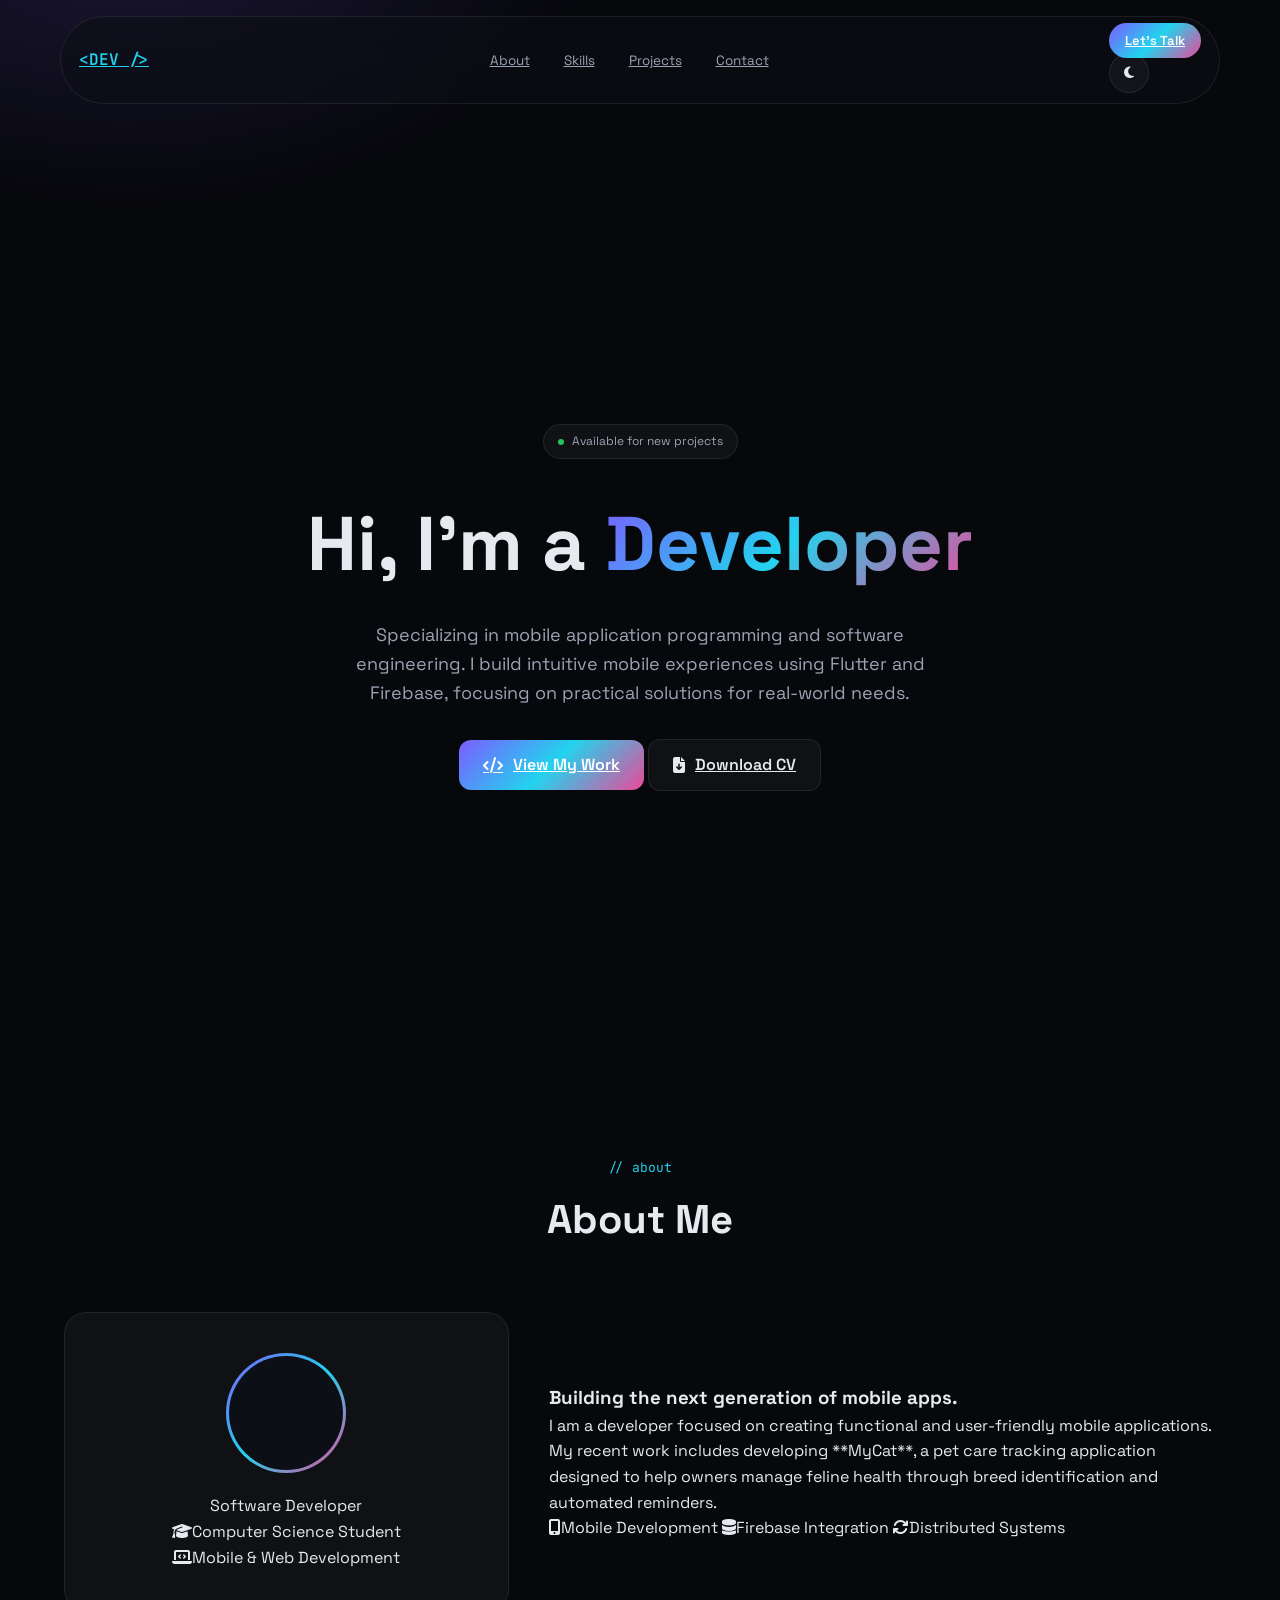
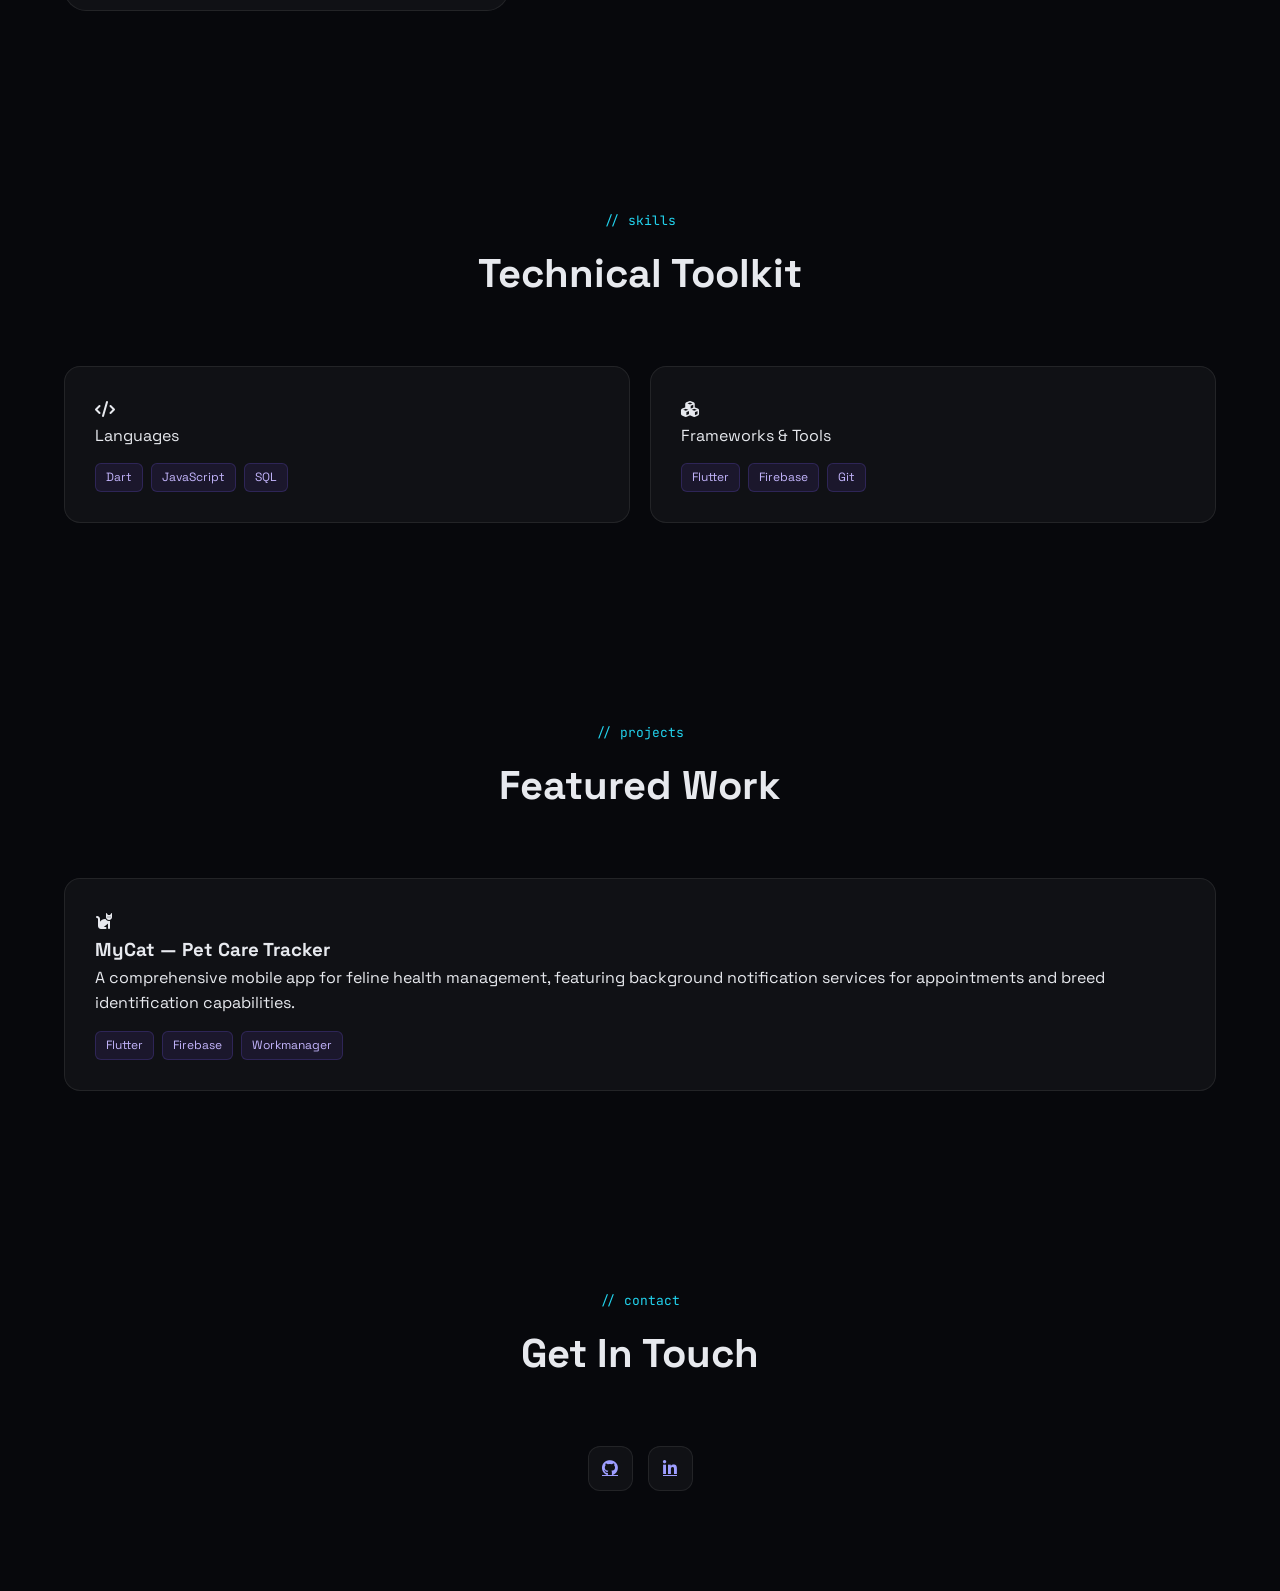
==== portfolio2.html @ 29e99ed9 "Initial commit: Setup project structure" ====
<!DOCTYPE html>
<html lang="en">
<head>
  <meta charset="UTF-8" />
  <meta name="viewport" content="width=device-width, initial-scale=1.0, viewport-fit=cover" />
  <meta name="description" content="Software Developer specialising in Mobile and Full-Stack Development." />
  <meta name="theme-color" content="#07080c" />
  <meta name="color-scheme" content="dark" />
  <title>Portfolio | Mobile Developer</title>

  <link rel="preconnect" href="https://fonts.googleapis.com" />
  <link rel="preconnect" href="https://fonts.gstatic.com" crossorigin />
  <link href="https://fonts.googleapis.com/css2?family=JetBrains+Mono:wght@400;500;600&family=Space+Grotesk:wght@300;400;500;600;700&display=swap" rel="stylesheet" />

  <link rel="stylesheet" href="https://cdnjs.cloudflare.com/ajax/libs/font-awesome/6.4.0/css/all.min.css" />

  <link rel="stylesheet" href="css/styles2.css" />
</head>
<body>
  <canvas id="particles"></canvas>

  <nav class="navbar" id="navbar">
    <a href="#hero" class="nav-logo">&lt;DEV /&gt;</a>
    <ul class="nav-menu" id="navMenu">
      <li><a href="#about">About</a></li>
      <li><a href="#skills">Skills</a></li>
      <li><a href="#projects">Projects</a></li>
      <li><a href="#contact">Contact</a></li>
    </ul>
    <div class="nav-actions">
      <a href="#contact" class="nav-cta">Let's Talk </a>
      <button id="theme-toggle" class="theme-btn" aria-label="Toggle dark mode">
        <i class="fas fa-moon"></i>
</button>
    </div>
  </nav>

  <section id="hero" class="hero">
    <div class="hero-content">
      <div class="hero-badge"><span class="dot"></span><span>Available for new projects</span></div>
      <h1 class="hero-title">Hi, I'm a <span class="grad">Developer</span></h1>
      <p class="hero-description">
        Specializing in mobile application programming and software engineering. 
        I build intuitive mobile experiences using Flutter and Firebase, 
        focusing on practical solutions for real-world needs.
      </p>
      <div class="hero-cta">
        <a href="#projects" class="btn btn-primary"><i class="fas fa-code"></i> View My Work</a>
        <a href="#" class="btn btn-secondary"><i class="fas fa-file-arrow-down"></i> Download CV</a>
      </div>
    </div>
  </section>

  <section id="about">
    <div class="container">
      <div class="section-header">
        <div class="section-tag">// about</div>
        <h2 class="section-title">About <span class="grad">Me</span></h2>
      </div>
      <div class="about-grid">
        <div class="about-card">
          <div class="avatar">
            <div class="avatar-inner">
              <i class="fas fa-user-code"></i>
            </div>
          </div>
          <div class="about-name">Software Developer</div>
          <div class="about-meta">
            <div><i class="fas fa-graduation-cap"></i><span>Computer Science Student</span></div>
            <div><i class="fas fa-laptop-code"></i><span>Mobile & Web Development</span></div>
          </div>
        </div>
        <div class="about-text">
          <h3>Building the next generation of mobile apps.</h3>
          <p>
            I am a developer focused on creating functional and user-friendly mobile applications. 
            My recent work includes developing **MyCat**, a pet care tracking application designed 
            to help owners manage feline health through breed identification and automated reminders.
          </p>
          <div class="focus-pills">
            <span class="focus-pill"><i class="fas fa-mobile-alt"></i><span>Mobile Development</span></span>
            <span class="focus-pill"><i class="fas fa-database"></i><span>Firebase Integration</span></span>
            <span class="focus-pill"><i class="fas fa-sync"></i><span>Distributed Systems</span></span>
          </div>
        </div>
      </div>
    </div>
  </section>

  <section id="skills">
    <div class="container">
      <div class="section-header">
        <div class="section-tag">// skills</div>
        <h2 class="section-title">Technical <span class="grad">Toolkit</span></h2>
      </div>
      <div class="skills-grid">
        <div class="skill-card">
          <div class="skill-head">
            <div class="skill-icon"><i class="fas fa-code"></i></div>
            <div class="skill-title">Languages</div>
          </div>
          <div class="skill-tags">
            <span class="skill-tag">Dart</span>
            <span class="skill-tag">JavaScript</span>
            <span class="skill-tag">SQL</span>
          </div>
        </div>
        <div class="skill-card">
          <div class="skill-head">
            <div class="skill-icon"><i class="fas fa-cubes"></i></div>
            <div class="skill-title">Frameworks & Tools</div>
          </div>
          <div class="skill-tags">
            <span class="skill-tag">Flutter</span>
            <span class="skill-tag">Firebase</span>
            <span class="skill-tag">Git</span>
          </div>
        </div>
      </div>
    </div>
  </section>

  <section id="projects">
    <div class="container">
      <div class="section-header">
        <div class="section-tag">// projects</div>
        <h2 class="section-title">Featured <span class="grad">Work</span></h2>
      </div>
      <div class="projects-grid">
        <div class="project-card">
          <div class="project-image"><i class="fas fa-cat"></i></div>
          <div class="project-body">
            <h3 class="project-title">MyCat — Pet Care Tracker</h3>
            <p class="project-desc">
              A comprehensive mobile app for feline health management, featuring background 
              notification services for appointments and breed identification capabilities.
            </p>
            <div class="project-tech">
              <span class="chip">Flutter</span>
              <span class="chip">Firebase</span>
              <span class="chip">Workmanager</span>
            </div>
          </div>
        </div>
      </div>
    </div>
  </section>

  <section id="contact">
    <div class="container">
      <div class="section-header">
        <div class="section-tag">// contact</div>
        <h2 class="section-title">Get In <span class="grad">Touch</span></h2>
      </div>
      <div class="hero-social">
        <a href="#" class="social-link" aria-label="GitHub"><i class="fab fa-github"></i></a>
        <a href="#" class="social-link" aria-label="LinkedIn"><i class="fab fa-linkedin-in"></i></a>
      </div>
    </div>
  </section>
  <script>
  const themeToggle = document.getElementById('theme-toggle');
const htmlElement = document.documentElement;
const icon = themeToggle.querySelector('i');

// Check for saved user preference
const savedTheme = localStorage.getItem('theme');
if (savedTheme === 'light') {
  htmlElement.classList.add('light-mode');
  icon.classList.replace('fa-moon', 'fa-sun');
}

themeToggle.addEventListener('click', () => {
  htmlElement.classList.toggle('light-mode');
  
  const isLight = htmlElement.classList.contains('light-mode');
  
  // Update Icon
  if (isLight) {
    icon.classList.replace('fa-moon', 'fa-sun');
    localStorage.setItem('theme', 'light');
  } else {
    icon.classList.replace('fa-sun', 'fa-moon');
    localStorage.setItem('theme', 'dark');
  }
});
</script>
</body>
</html>
---- css/styles2.css ----
/* Design tokens from original stylesheet */
:root {
  --bg: #07080c;
  --bg-2: #0d0f16;
  --surface: rgba(255, 255, 255, 0.04);
  --border: rgba(255, 255, 255, 0.08);
  --text: #e7e9ee;
  --muted: #9aa3b2;
  --accent: #7c5cff;
  --accent-2: #22d3ee;
  --grad: linear-gradient(135deg, #7c5cff 0%, #22d3ee 50%, #ec4899 100%);
  --ease: cubic-bezier(.4, 0, .2, 1);
  --radius: 16px;
  --radius-lg: 22px;
}

/* Base Styles */
* { margin: 0; padding: 0; box-sizing: border-box; }
html { scroll-behavior: smooth; }
body {
  font-family: 'Space Grotesk', sans-serif;
  background: var(--bg);
  color: var(--text);
  line-height: 1.6;
  overflow-x: hidden;
}

body::before {
  content: ''; position: fixed; inset: 0;
  background: radial-gradient(800px 500px at 10% -10%, rgba(124, 92, 255, .18), transparent 60%);
  z-index: -2; pointer-events: none;
}

.container { max-width: 1200px; margin: 0 auto; padding: 0 24px; }

/* Navigation */
.navbar {
  position: fixed; top: 16px; left: 50%; transform: translateX(-50%);
  width: calc(100% - 32px); max-width: 1160px; z-index: 100;
  background: rgba(13, 15, 22, .55);
  backdrop-filter: blur(18px);
  border: 1px solid var(--border);
  border-radius: 999px;
  padding: 10px 18px;
  display: flex; align-items: center; justify-content: space-between;
}

.nav-logo { font-family: 'JetBrains Mono', monospace; font-weight: 600; color: var(--accent-2); }
.nav-menu { display: flex; gap: 6px; list-style: none; }
.nav-menu a { font-size: 13.5px; color: var(--muted); padding: 8px 14px; transition: 0.3s; }
.nav-menu a:hover { color: var(--text); }
.nav-cta { background: var(--grad); color: #fff; padding: 9px 16px; border-radius: 999px; font-weight: 600; font-size: 13px; }

/* Hero */
.hero { min-height: 100vh; display: flex; align-items: center; justify-content: center; text-align: center; padding-top: 100px; }
.hero-badge {
  display: inline-flex; align-items: center; gap: 8px; padding: 7px 14px;
  background: var(--surface); border: 1px solid var(--border); border-radius: 999px;
  font-size: 12px; color: var(--muted); margin-bottom: 24px;
}
.hero-badge .dot { width: 6px; height: 6px; background: #22c55e; border-radius: 50%; }
.hero-title { font-size: clamp(40px, 7vw, 76px); font-weight: 700; margin-bottom: 16px; }
.hero-title .grad { background: var(--grad); -webkit-background-clip: text; background-clip: text; color: transparent; }
.hero-description { font-size: 18px; color: var(--muted); max-width: 600px; margin: 0 auto 32px; }

/* Sections & Cards */
section { padding: 100px 0; }
.section-header { text-align: center; margin-bottom: 60px; }
.section-tag { font-family: 'JetBrains Mono', monospace; color: var(--accent-2); font-size: 13px; margin-bottom: 10px; }
.section-title { font-size: 40px; }

.about-grid { display: grid; grid-template-columns: 1fr 1.5fr; gap: 40px; align-items: center; }
.about-card { background: var(--surface); border: 1px solid var(--border); border-radius: var(--radius-lg); padding: 40px; text-align: center; }
.avatar { width: 120px; height: 120px; margin: 0 auto 20px; background: var(--grad); border-radius: 50%; padding: 3px; }
.avatar-inner { width: 100%; height: 100%; background: var(--bg-2); border-radius: 50%; display: flex; align-items: center; justify-content: center; font-size: 40px; }

/* Skills & Projects */
.skills-grid, .projects-grid { display: grid; grid-template-columns: repeat(auto-fit, minmax(300px, 1fr)); gap: 20px; }
.skill-card, .project-card { background: var(--surface); border: 1px solid var(--border); border-radius: var(--radius); padding: 30px; transition: 0.3s; }
.skill-card:hover, .project-card:hover { transform: translateY(-5px); border-color: var(--accent); }
.skill-tags, .project-tech { display: flex; flex-wrap: wrap; gap: 8px; margin-top: 15px; }
.skill-tag, .chip { background: rgba(124, 92, 255, 0.1); border: 1px solid rgba(124, 92, 255, 0.2); padding: 4px 10px; border-radius: 6px; font-size: 12px; color: #c4b5fd; }

.btn { display: inline-flex; align-items: center; gap: 10px; padding: 12px 24px; border-radius: 12px; font-weight: 600; transition: 0.3s; }
.btn-primary { background: var(--grad); color: #fff; }
.btn-secondary { background: var(--surface); color: var(--text); border: 1px solid var(--border); }

.hero-social { display: flex; justify-content: center; gap: 15px; margin-top: 30px; }
.social-link { width: 45px; height: 45px; background: var(--surface); border: 1px solid var(--border); border-radius: 12px; display: flex; align-items: center; justify-content: center; transition: 0.3s; }
.social-link:hover { background: var(--grad); color: #fff; }

/* Light Mode Variables */
:root.light-mode {
  --bg: #f8fafc;
  --bg-2: #ffffff;
  --surface: rgba(0, 0, 0, 0.04);
  --surface-2: rgba(0, 0, 0, 0.06);
  --border: rgba(0, 0, 0, 0.08);
  --border-strong: rgba(0, 0, 0, 0.14);
  --text: #0f172a;
  --muted: #475569;
  --dim: #64748b;
  /* Keep the accents/gradients for brand consistency */
}

/* Theme Toggle Button Styling */
.theme-btn {
  background: var(--surface);
  border: 1px solid var(--border);
  color: var(--text);
  width: 40px;
  height: 40px;
  border-radius: 50%;
  cursor: pointer;
  display: flex;
  align-items: center;
  justify-content: center;
  transition: all 0.3s ease;
  margin-right: 10px;
}

.theme-btn:hover {
  border-color: var(--accent);
  color: var(--accent);
}
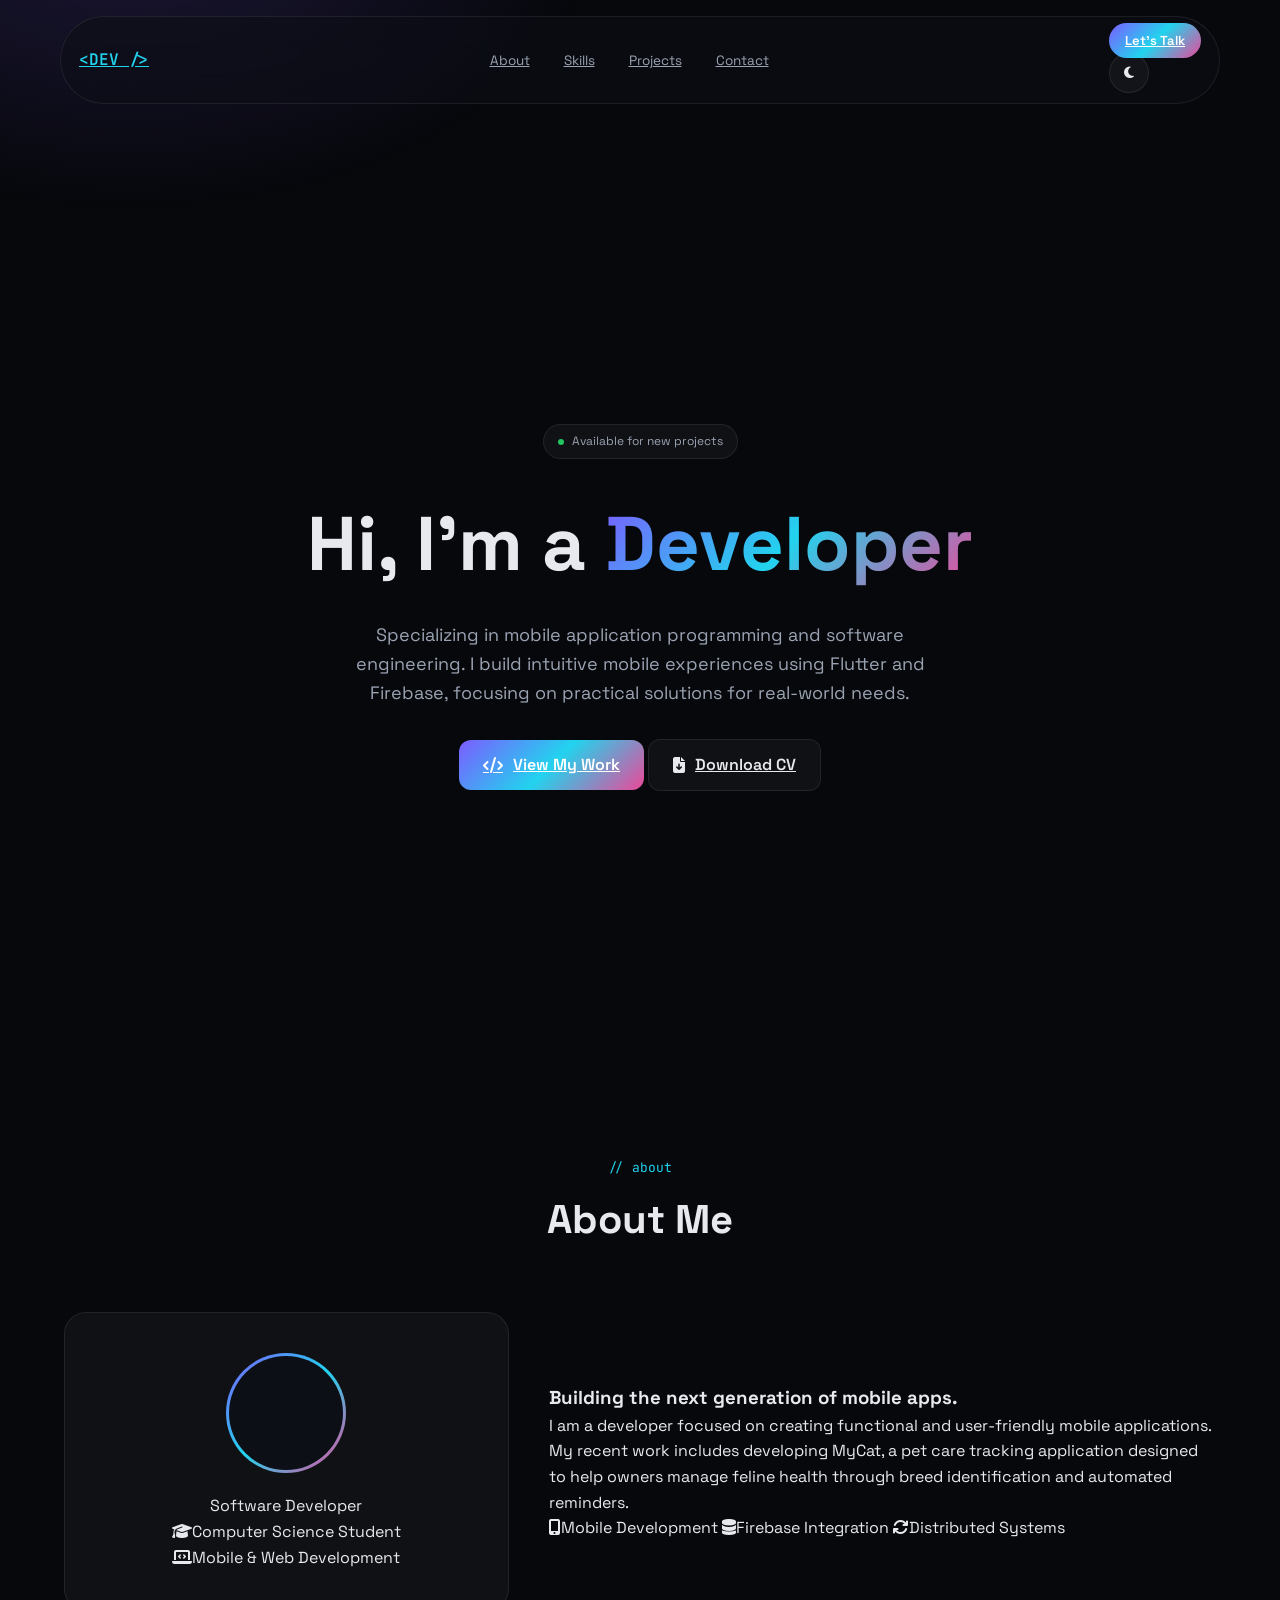
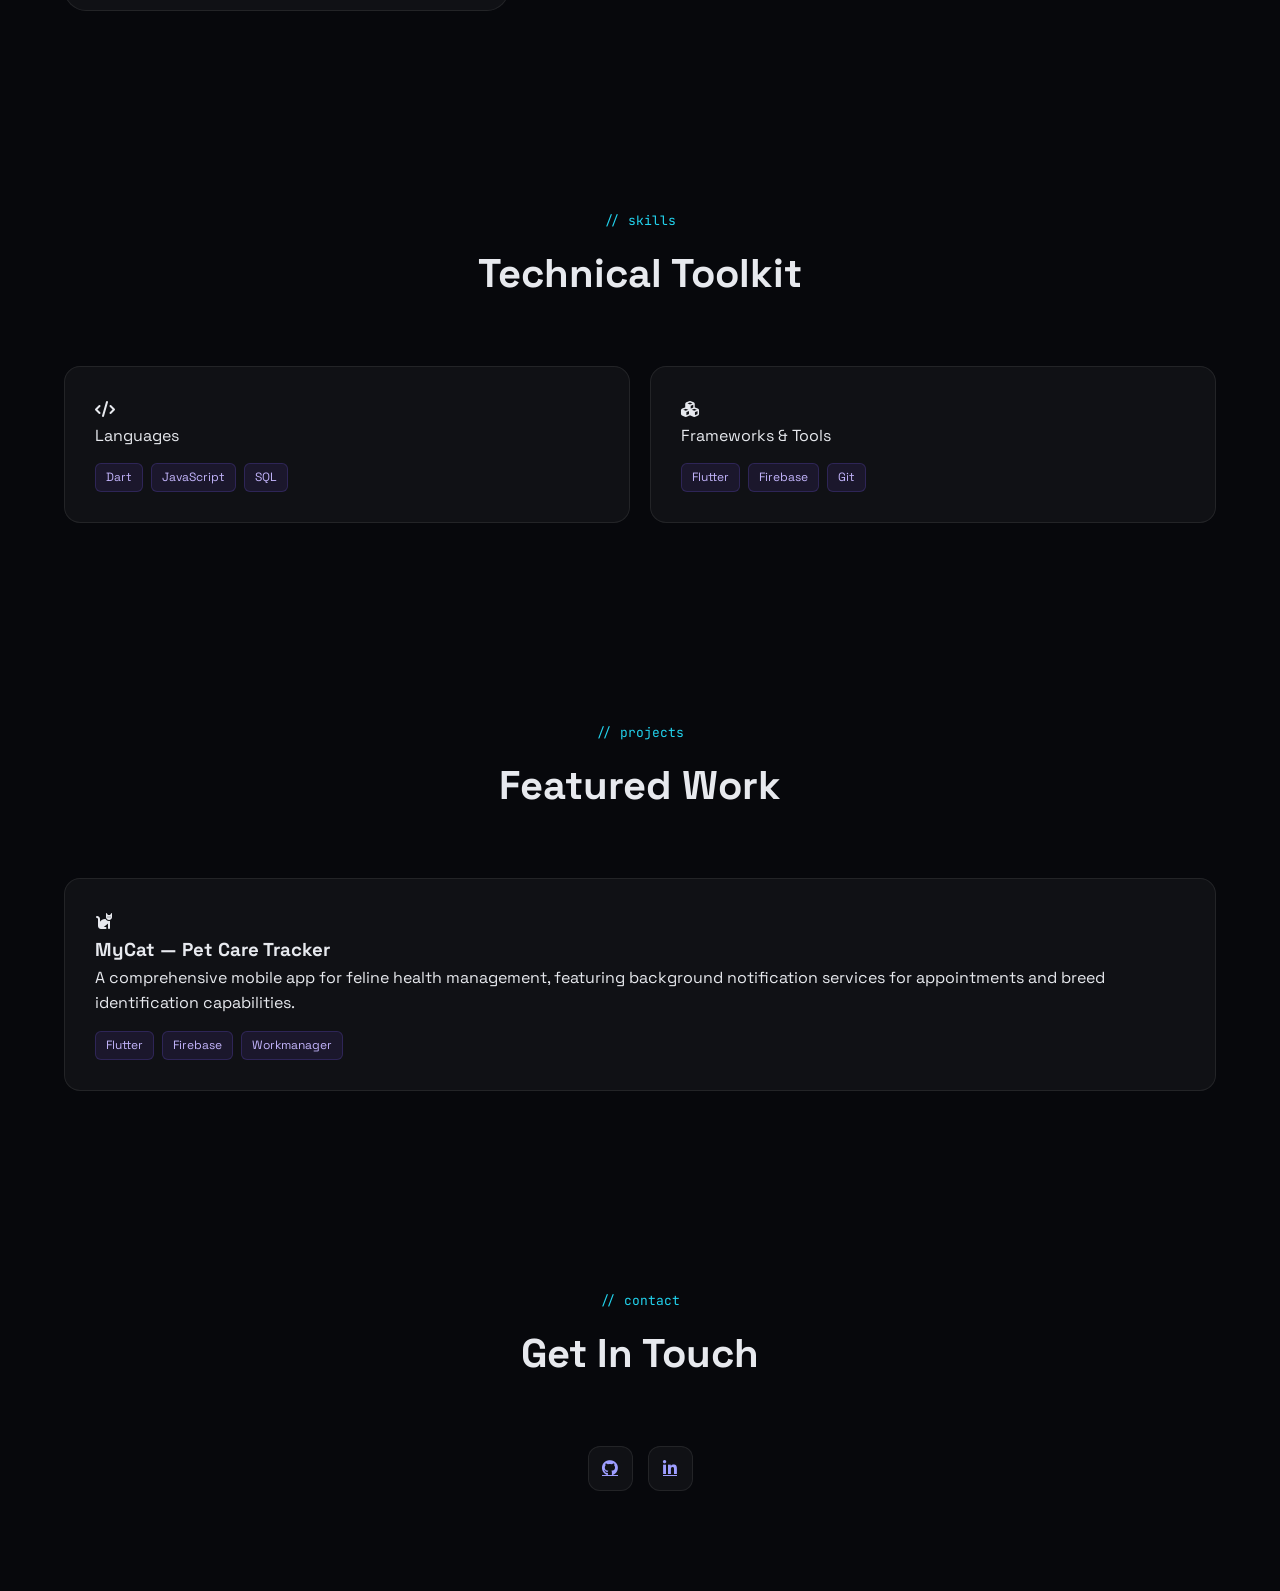
==== commit cd6aca6c: "deleteing html and css file replicas" ====
--- a/portfolio2.html
+++ b/portfolio2.html
@@ -74,7 +74,7 @@
           <h3>Building the next generation of mobile apps.</h3>
           <p>
             I am a developer focused on creating functional and user-friendly mobile applications. 
-            My recent work includes developing **MyCat**, a pet care tracking application designed 
+            My recent work includes developing MyCat, a pet care tracking application designed 
             to help owners manage feline health through breed identification and automated reminders.
           </p>
           <div class="focus-pills">
